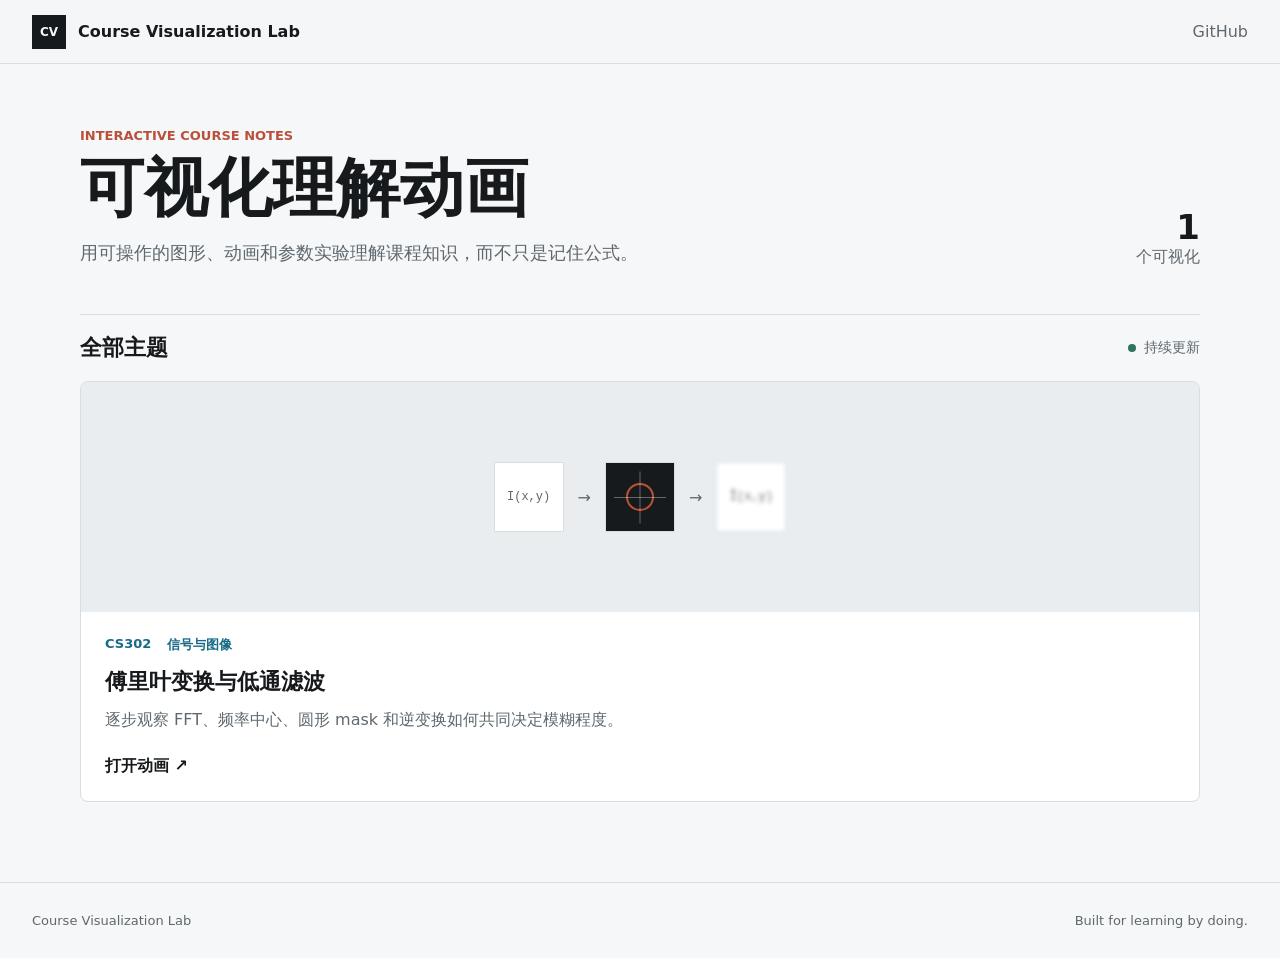
==== index.html @ 368392f6 "Build course visualization lab" ====
<!doctype html>
<html lang="zh-CN">
<head>
  <meta charset="utf-8">
  <meta name="viewport" content="width=device-width, initial-scale=1">
  <meta name="description" content="用交互动画解释课程中的抽象概念。">
  <title>Course Visualization Lab</title>
  <link rel="icon" href="assets/favicon.svg" type="image/svg+xml">
  <link rel="stylesheet" href="assets/site.css">
</head>
<body>
  <header class="site-header">
    <a class="brand" href="./" aria-label="Course Visualization Lab 首页">
      <span class="brand-mark" aria-hidden="true">CV</span>
      <span>Course Visualization Lab</span>
    </a>
    <a class="repo-link" href="https://github.com/yj244-jyt/course-visualization-lab">GitHub</a>
  </header>

  <main>
    <section class="catalog-heading" aria-labelledby="page-title">
      <div>
        <p class="eyebrow">Interactive course notes</p>
        <h1 id="page-title">可视化理解动画</h1>
        <p class="lede">用可操作的图形、动画和参数实验理解课程知识，而不只是记住公式。</p>
      </div>
      <div class="count" aria-live="polite">
        <strong id="visual-count">1</strong>
        <span>个可视化</span>
      </div>
    </section>

    <section aria-labelledby="catalog-title">
      <div class="section-title-row">
        <h2 id="catalog-title">全部主题</h2>
        <span class="status"><span class="status-dot" aria-hidden="true"></span>持续更新</span>
      </div>
      <div id="visualization-grid" class="visualization-grid">
        <a class="visual-card" href="visualizations/fourier-lowpass/">
          <div class="visual-preview fourier-preview" aria-hidden="true">
            <span class="preview-image">I(x,y)</span>
            <span class="preview-arrow">→</span>
            <span class="preview-spectrum"><i></i></span>
            <span class="preview-arrow">→</span>
            <span class="preview-image blurred">Î(x,y)</span>
          </div>
          <div class="visual-body">
            <div class="meta"><span>CS302</span><span>信号与图像</span></div>
            <h3>傅里叶变换与低通滤波</h3>
            <p>逐步观察 FFT、频率中心、圆形 mask 和逆变换如何共同决定模糊程度。</p>
            <span class="open-label">打开动画 <span aria-hidden="true">↗</span></span>
          </div>
        </a>
      </div>
      <p id="catalog-error" class="catalog-error" hidden>目录加载失败，请刷新页面。</p>
    </section>
  </main>

  <footer>
    <span>Course Visualization Lab</span>
    <span>Built for learning by doing.</span>
  </footer>
  <script src="assets/site.js" defer></script>
</body>
</html>
---- assets/site.css ----
:root {
  color-scheme: light dark;
  --bg: light-dark(#f6f7f8, #111416);
  --surface: light-dark(#ffffff, #1a1f22);
  --surface-2: light-dark(#e9edf0, #242b2f);
  --text: light-dark(#171a1c, #f4f6f7);
  --muted: light-dark(#5e686e, #aab4ba);
  --border: light-dark(#d8dde0, #343d42);
  --blue: light-dark(#176b87, #62b6d1);
  --coral: light-dark(#b9513a, #f18a70);
  --green: light-dark(#31745c, #72c3a4);
  font-family: Inter, ui-sans-serif, system-ui, -apple-system, BlinkMacSystemFont, "Segoe UI", sans-serif;
  background: var(--bg);
  color: var(--text);
}

* { box-sizing: border-box; }

body {
  margin: 0;
  min-width: 320px;
  background: var(--bg);
  color: var(--text);
}

a { color: inherit; }

.site-header {
  min-height: 64px;
  padding: 0 32px;
  border-bottom: 1px solid var(--border);
  display: flex;
  align-items: center;
  justify-content: space-between;
  gap: 20px;
  background: color-mix(in srgb, var(--bg) 92%, transparent);
}

.brand {
  display: inline-flex;
  align-items: center;
  gap: 12px;
  font-weight: 650;
  text-decoration: none;
}

.brand-mark {
  width: 34px;
  height: 34px;
  display: grid;
  place-items: center;
  background: var(--text);
  color: var(--bg);
  font-size: 12px;
  font-weight: 750;
}

.repo-link {
  color: var(--muted);
  text-decoration: none;
}

.repo-link:hover { color: var(--text); }

main {
  width: min(1120px, calc(100% - 48px));
  margin: 0 auto;
  padding: 64px 0 80px;
}

.catalog-heading {
  display: flex;
  justify-content: space-between;
  align-items: end;
  gap: 32px;
  padding-bottom: 46px;
}

.eyebrow {
  margin: 0 0 12px;
  color: var(--coral);
  font-size: 13px;
  font-weight: 700;
  text-transform: uppercase;
}

h1, h2, h3, p { margin-top: 0; }
h1 { margin-bottom: 16px; font-size: clamp(34px, 6vw, 64px); line-height: 1.04; letter-spacing: 0; }
h2 { margin-bottom: 0; font-size: 22px; }
h3 { margin-bottom: 10px; font-size: 22px; }

.lede {
  max-width: 680px;
  margin-bottom: 0;
  color: var(--muted);
  font-size: 18px;
  line-height: 1.7;
}

.count {
  display: grid;
  justify-items: end;
  flex: 0 0 auto;
  color: var(--muted);
}

.count strong { color: var(--text); font-size: 34px; font-weight: 650; }

.section-title-row {
  display: flex;
  align-items: center;
  justify-content: space-between;
  gap: 16px;
  padding: 18px 0;
  border-top: 1px solid var(--border);
}

.status { display: inline-flex; align-items: center; gap: 8px; color: var(--muted); font-size: 14px; }
.status-dot { width: 8px; height: 8px; border-radius: 50%; background: var(--green); }

.visualization-grid {
  display: grid;
  grid-template-columns: repeat(auto-fit, minmax(min(100%, 340px), 1fr));
  gap: 20px;
}

.visual-card {
  display: grid;
  grid-template-rows: auto 1fr;
  overflow: hidden;
  border: 1px solid var(--border);
  border-radius: 8px;
  background: var(--surface);
  text-decoration: none;
  transition: transform 160ms ease, border-color 160ms ease;
}

.visual-card:hover { transform: translateY(-2px); border-color: var(--blue); }
.visual-card:focus-visible { outline: 3px solid color-mix(in srgb, var(--blue) 45%, transparent); outline-offset: 3px; }

.visual-preview {
  min-height: 230px;
  padding: 30px;
  display: flex;
  align-items: center;
  justify-content: center;
  gap: 14px;
  background: var(--surface-2);
}

.preview-image,
.preview-spectrum {
  width: 70px;
  aspect-ratio: 1;
  display: grid;
  place-items: center;
  border: 1px solid var(--border);
  background: var(--surface);
  color: var(--muted);
  font-family: ui-monospace, SFMono-Regular, Menlo, monospace;
  font-size: 12px;
}

.preview-image.blurred { filter: blur(2px); }
.preview-arrow { color: var(--muted); }

.preview-spectrum {
  position: relative;
  background: var(--text);
}

.preview-spectrum::before,
.preview-spectrum::after {
  content: "";
  position: absolute;
  inset: 50% 8px auto;
  height: 1px;
  background: color-mix(in srgb, var(--bg) 35%, transparent);
}

.preview-spectrum::after { transform: rotate(90deg); }

.preview-spectrum i {
  width: 28px;
  height: 28px;
  border: 2px solid var(--coral);
  border-radius: 50%;
}

.visual-body { padding: 24px; }
.visual-body p { margin-bottom: 22px; color: var(--muted); line-height: 1.65; }
.meta { display: flex; flex-wrap: wrap; gap: 8px 16px; margin-bottom: 13px; color: var(--blue); font-size: 13px; font-weight: 650; }
.open-label { color: var(--text); font-weight: 650; }
.catalog-error { color: var(--coral); }

footer {
  min-height: 76px;
  padding: 0 32px;
  border-top: 1px solid var(--border);
  display: flex;
  align-items: center;
  justify-content: space-between;
  gap: 20px;
  color: var(--muted);
  font-size: 13px;
}

@media (max-width: 680px) {
  .site-header { padding: 0 18px; }
  .brand > span:last-child { display: none; }
  main { width: min(100% - 32px, 1120px); padding-top: 42px; }
  .catalog-heading { display: grid; align-items: start; padding-bottom: 34px; }
  .count { justify-items: start; grid-auto-flow: column; align-items: baseline; gap: 8px; }
  .visual-preview { min-height: 190px; padding: 22px 12px; gap: 8px; }
  .preview-image, .preview-spectrum { width: 58px; }
  footer { padding: 20px 18px; align-items: flex-start; flex-direction: column; }
}

@media (prefers-reduced-motion: reduce) {
  .visual-card { transition: none; }
}
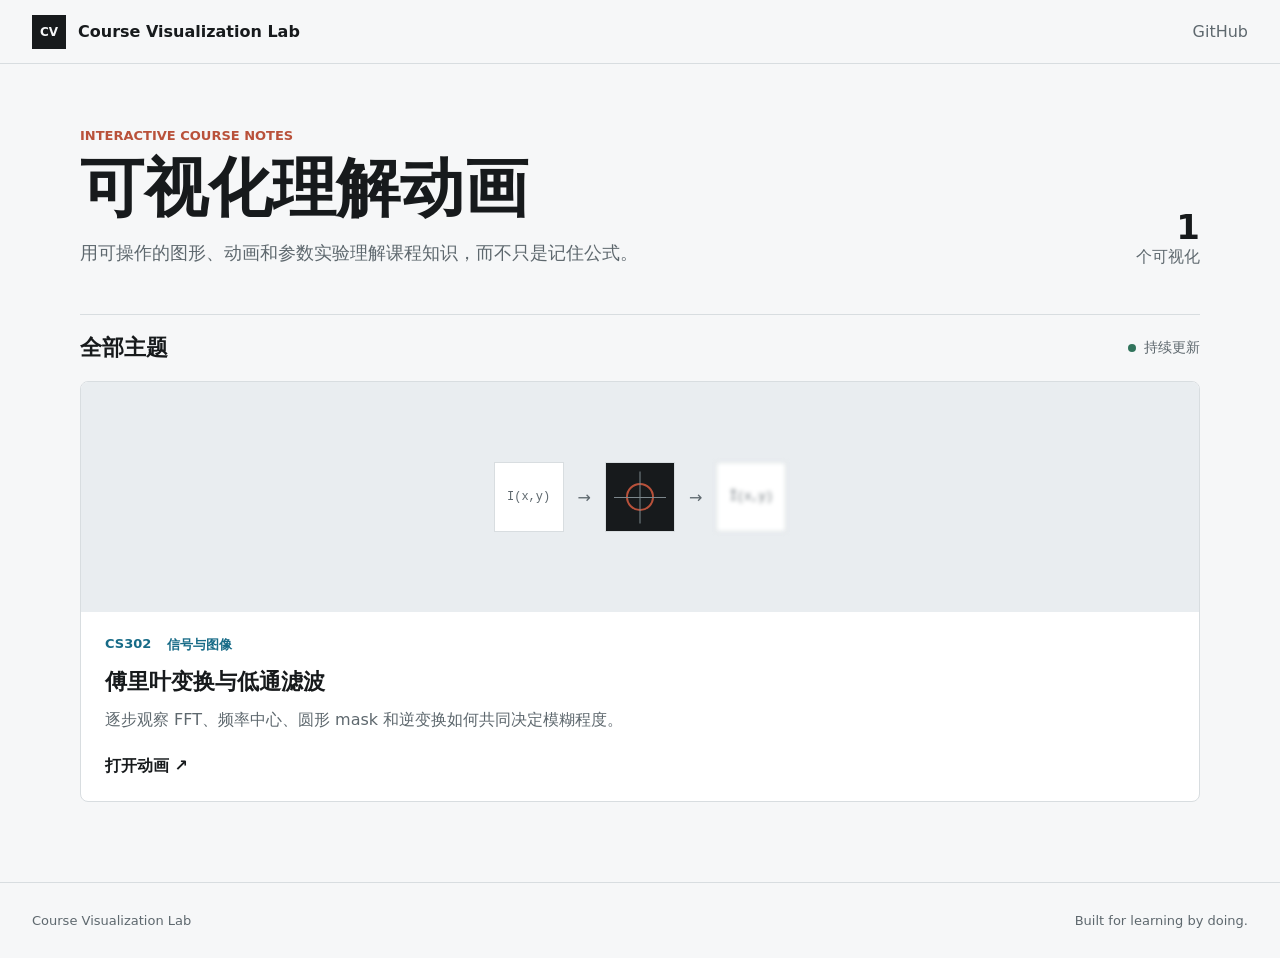
==== commit a1e3fccb: "Bust cached site assets" ====
--- a/index.html
+++ b/index.html
@@ -6,7 +6,7 @@
   <meta name="description" content="用交互动画解释课程中的抽象概念。">
   <title>Course Visualization Lab</title>
   <link rel="icon" href="assets/favicon.svg" type="image/svg+xml">
-  <link rel="stylesheet" href="assets/site.css">
+  <link rel="stylesheet" href="assets/site.css?v=2">
 </head>
 <body>
   <header class="site-header">
@@ -60,6 +60,6 @@
     <span>Course Visualization Lab</span>
     <span>Built for learning by doing.</span>
   </footer>
-  <script src="assets/site.js" defer></script>
+  <script src="assets/site.js?v=2" defer></script>
 </body>
 </html>
--- a/assets/site.css
+++ b/assets/site.css
@@ -1,14 +1,14 @@
 :root {
-  color-scheme: light dark;
-  --bg: light-dark(#f6f7f8, #111416);
-  --surface: light-dark(#ffffff, #1a1f22);
-  --surface-2: light-dark(#e9edf0, #242b2f);
-  --text: light-dark(#171a1c, #f4f6f7);
-  --muted: light-dark(#5e686e, #aab4ba);
-  --border: light-dark(#d8dde0, #343d42);
-  --blue: light-dark(#176b87, #62b6d1);
-  --coral: light-dark(#b9513a, #f18a70);
-  --green: light-dark(#31745c, #72c3a4);
+  color-scheme: light;
+  --bg: #f6f7f8;
+  --surface: #ffffff;
+  --surface-2: #e9edf0;
+  --text: #171a1c;
+  --muted: #5e686e;
+  --border: #d8dde0;
+  --blue: #176b87;
+  --coral: #b9513a;
+  --green: #31745c;
   font-family: Inter, ui-sans-serif, system-ui, -apple-system, BlinkMacSystemFont, "Segoe UI", sans-serif;
   background: var(--bg);
   color: var(--text);
@@ -33,7 +33,7 @@
   align-items: center;
   justify-content: space-between;
   gap: 20px;
-  background: color-mix(in srgb, var(--bg) 92%, transparent);
+  background: var(--bg);
 }
 
 .brand {
@@ -136,7 +136,7 @@
 }
 
 .visual-card:hover { transform: translateY(-2px); border-color: var(--blue); }
-.visual-card:focus-visible { outline: 3px solid color-mix(in srgb, var(--blue) 45%, transparent); outline-offset: 3px; }
+.visual-card:focus-visible { outline: 3px solid var(--blue); outline-offset: 3px; }
 
 .visual-preview {
   min-height: 230px;
@@ -175,7 +175,7 @@
   position: absolute;
   inset: 50% 8px auto;
   height: 1px;
-  background: color-mix(in srgb, var(--bg) 35%, transparent);
+  background: #7d878c;
 }
 
 .preview-spectrum::after { transform: rotate(90deg); }
@@ -219,3 +219,23 @@
 @media (prefers-reduced-motion: reduce) {
   .visual-card { transition: none; }
 }
+
+@media (prefers-color-scheme: dark) {
+  :root {
+    color-scheme: dark;
+    --bg: #111416;
+    --surface: #1a1f22;
+    --surface-2: #242b2f;
+    --text: #f4f6f7;
+    --muted: #aab4ba;
+    --border: #343d42;
+    --blue: #62b6d1;
+    --coral: #f18a70;
+    --green: #72c3a4;
+  }
+
+  .preview-spectrum::before,
+  .preview-spectrum::after {
+    background: #79858b;
+  }
+}
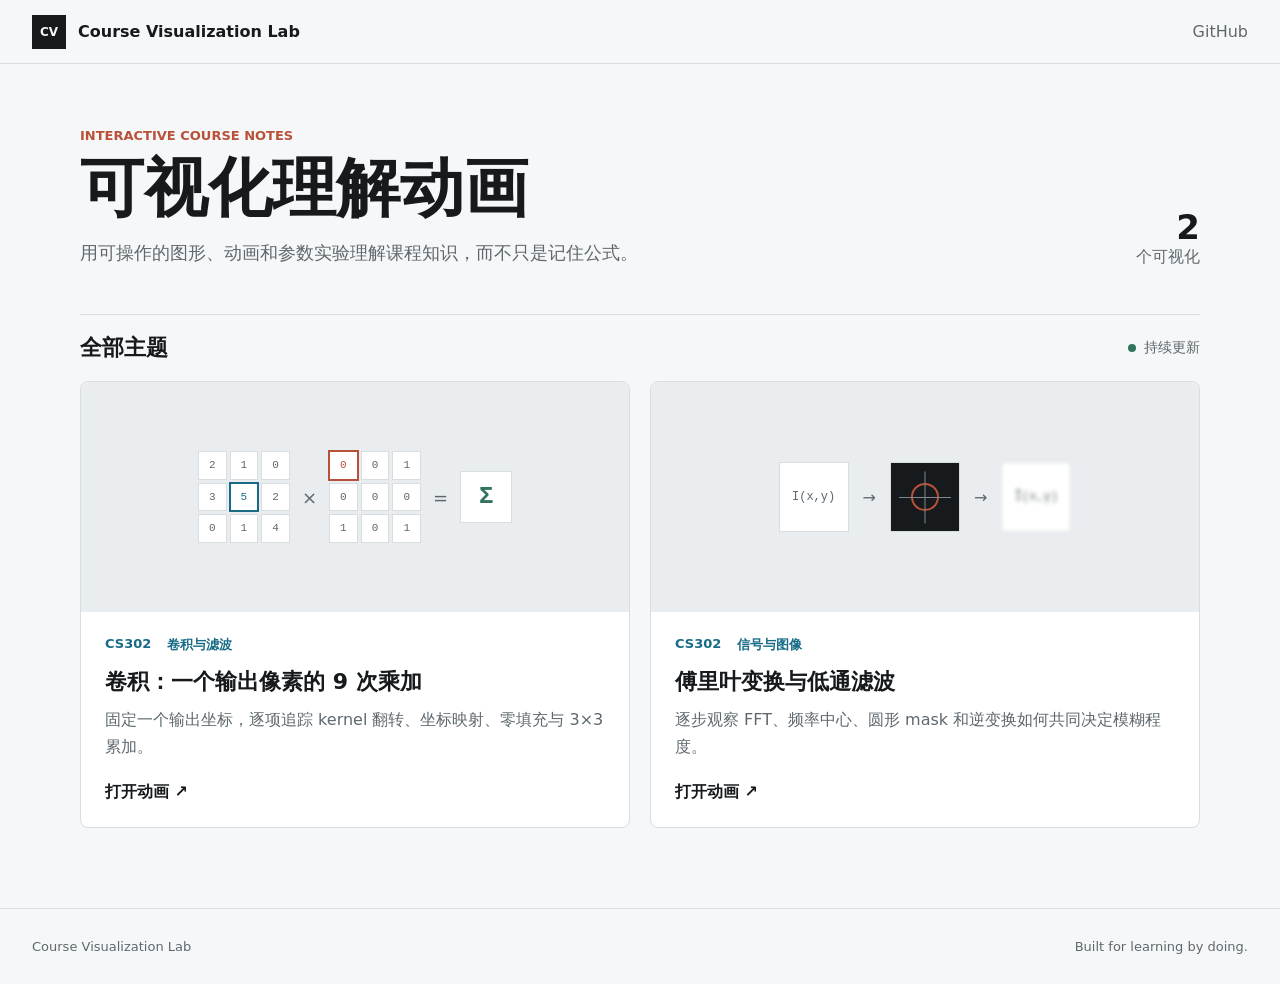
==== commit 7f869e2a: "Add interactive convolution pixel explainer" ====
--- a/index.html
+++ b/index.html
@@ -6,7 +6,7 @@
   <meta name="description" content="用交互动画解释课程中的抽象概念。">
   <title>Course Visualization Lab</title>
   <link rel="icon" href="assets/favicon.svg" type="image/svg+xml">
-  <link rel="stylesheet" href="assets/site.css?v=2">
+  <link rel="stylesheet" href="assets/site.css?v=3">
 </head>
 <body>
   <header class="site-header">
@@ -25,7 +25,7 @@
         <p class="lede">用可操作的图形、动画和参数实验理解课程知识，而不只是记住公式。</p>
       </div>
       <div class="count" aria-live="polite">
-        <strong id="visual-count">1</strong>
+        <strong id="visual-count">2</strong>
         <span>个可视化</span>
       </div>
     </section>
@@ -36,7 +36,22 @@
         <span class="status"><span class="status-dot" aria-hidden="true"></span>持续更新</span>
       </div>
       <div id="visualization-grid" class="visualization-grid">
-        <a class="visual-card" href="visualizations/fourier-lowpass/">
+        <a class="visual-card" href="visualizations/convolution-pixel-accumulation/?v=4">
+          <div class="visual-preview convolution-preview" aria-hidden="true">
+            <span class="preview-grid input-grid"><i>2</i><i>1</i><i>0</i><i>3</i><i>5</i><i>2</i><i>0</i><i>1</i><i>4</i></span>
+            <span class="preview-operator">×</span>
+            <span class="preview-grid kernel-grid"><i>0</i><i>0</i><i>1</i><i>0</i><i>0</i><i>0</i><i>1</i><i>0</i><i>1</i></span>
+            <span class="preview-operator">=</span>
+            <span class="preview-sum">Σ</span>
+          </div>
+          <div class="visual-body">
+            <div class="meta"><span>CS302</span><span>卷积与滤波</span></div>
+            <h3>卷积：一个输出像素的 9 次乘加</h3>
+            <p>固定一个输出坐标，逐项追踪 kernel 翻转、坐标映射、零填充与 3×3 累加。</p>
+            <span class="open-label">打开动画 <span aria-hidden="true">↗</span></span>
+          </div>
+        </a>
+        <a class="visual-card" href="visualizations/fourier-lowpass/?v=3">
           <div class="visual-preview fourier-preview" aria-hidden="true">
             <span class="preview-image">I(x,y)</span>
             <span class="preview-arrow">→</span>
@@ -60,6 +75,6 @@
     <span>Course Visualization Lab</span>
     <span>Built for learning by doing.</span>
   </footer>
-  <script src="assets/site.js?v=2" defer></script>
+  <script src="assets/site.js?v=3" defer></script>
 </body>
 </html>
--- a/assets/site.css
+++ b/assets/site.css
@@ -187,6 +187,49 @@
   border-radius: 50%;
 }
 
+.convolution-preview { gap: 12px; }
+
+.preview-grid {
+  width: 92px;
+  display: grid;
+  grid-template-columns: repeat(3, 1fr);
+  gap: 3px;
+}
+
+.preview-grid i {
+  aspect-ratio: 1;
+  display: grid;
+  place-items: center;
+  border: 1px solid var(--border);
+  background: var(--surface);
+  color: var(--muted);
+  font: normal 11px/1 ui-monospace, SFMono-Regular, Menlo, monospace;
+}
+
+.preview-grid.input-grid i:nth-child(5) {
+  border-color: var(--blue);
+  color: var(--blue);
+  box-shadow: 0 0 0 1px var(--blue);
+}
+
+.preview-grid.kernel-grid i:first-child {
+  border-color: var(--coral);
+  color: var(--coral);
+  box-shadow: 0 0 0 1px var(--coral);
+}
+
+.preview-operator { color: var(--muted); font-size: 18px; }
+.preview-sum {
+  width: 52px;
+  aspect-ratio: 1;
+  display: grid;
+  place-items: center;
+  border: 1px solid var(--border);
+  background: var(--surface);
+  color: var(--green);
+  font: 650 24px/1 ui-monospace, SFMono-Regular, Menlo, monospace;
+}
+
 .visual-body { padding: 24px; }
 .visual-body p { margin-bottom: 22px; color: var(--muted); line-height: 1.65; }
 .meta { display: flex; flex-wrap: wrap; gap: 8px 16px; margin-bottom: 13px; color: var(--blue); font-size: 13px; font-weight: 650; }
@@ -213,6 +256,9 @@
   .count { justify-items: start; grid-auto-flow: column; align-items: baseline; gap: 8px; }
   .visual-preview { min-height: 190px; padding: 22px 12px; gap: 8px; }
   .preview-image, .preview-spectrum { width: 58px; }
+  .convolution-preview { gap: 7px; }
+  .preview-grid { width: 76px; gap: 2px; }
+  .preview-sum { width: 42px; }
   footer { padding: 20px 18px; align-items: flex-start; flex-direction: column; }
 }
 
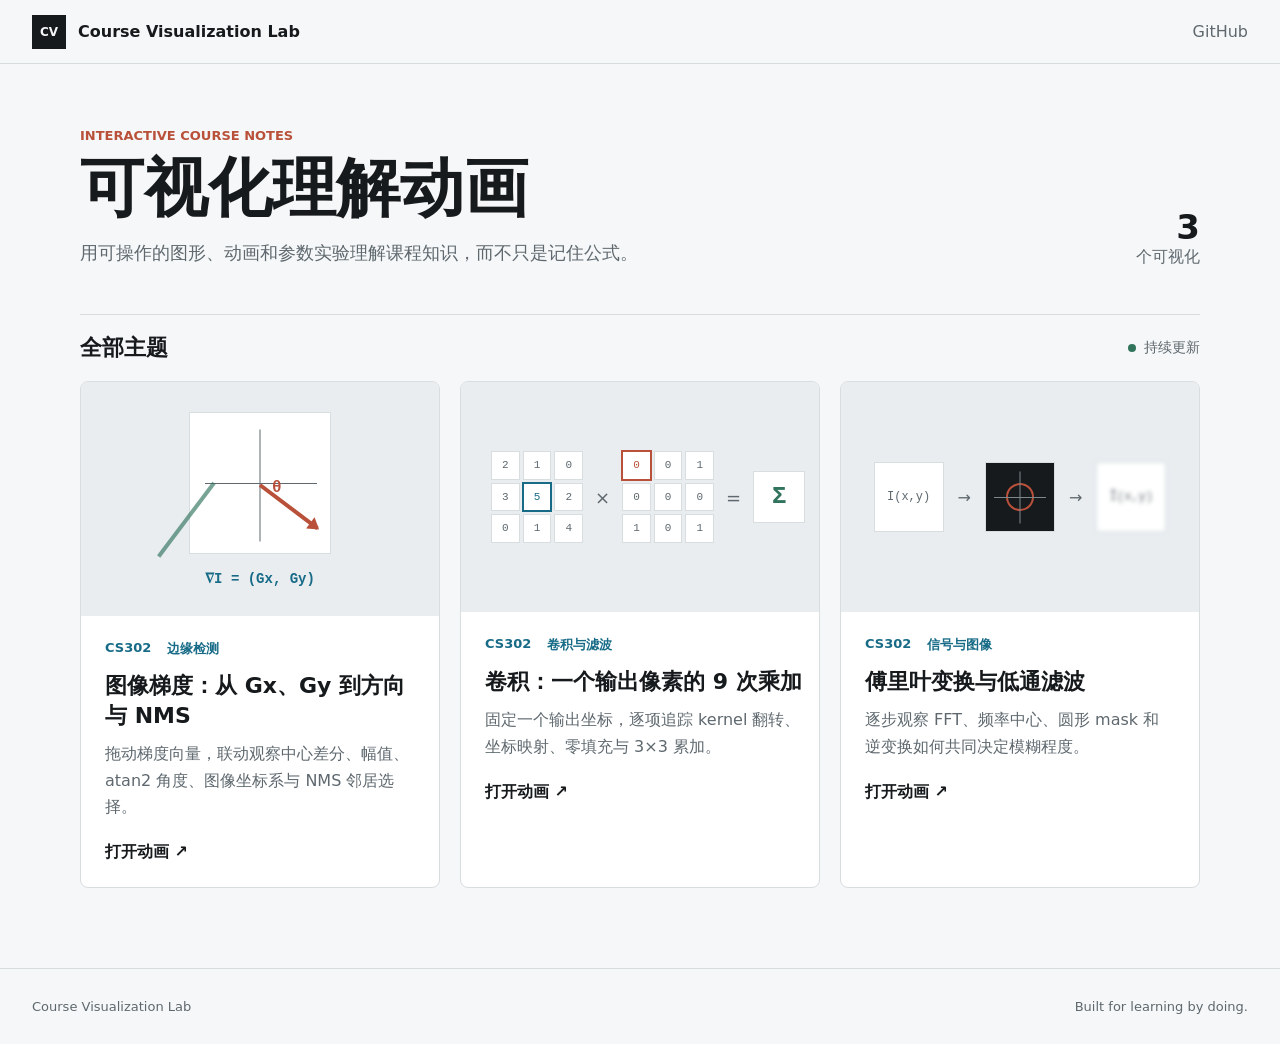
==== commit a7f149c4: "Add interactive image gradient explainer" ====
--- a/index.html
+++ b/index.html
@@ -6,7 +6,7 @@
   <meta name="description" content="用交互动画解释课程中的抽象概念。">
   <title>Course Visualization Lab</title>
   <link rel="icon" href="assets/favicon.svg" type="image/svg+xml">
-  <link rel="stylesheet" href="assets/site.css?v=3">
+  <link rel="stylesheet" href="assets/site.css?v=4">
 </head>
 <body>
   <header class="site-header">
@@ -25,7 +25,7 @@
         <p class="lede">用可操作的图形、动画和参数实验理解课程知识，而不只是记住公式。</p>
       </div>
       <div class="count" aria-live="polite">
-        <strong id="visual-count">2</strong>
+        <strong id="visual-count">3</strong>
         <span>个可视化</span>
       </div>
     </section>
@@ -36,6 +36,18 @@
         <span class="status"><span class="status-dot" aria-hidden="true"></span>持续更新</span>
       </div>
       <div id="visualization-grid" class="visualization-grid">
+        <a class="visual-card" href="visualizations/image-gradient-direction/?v=5">
+          <div class="visual-preview gradient-preview" aria-hidden="true">
+            <span class="gradient-plane"><i class="gradient-axis-x"></i><i class="gradient-axis-y"></i><i class="gradient-edge"></i><i class="gradient-vector"></i><b>θ</b></span>
+            <span class="gradient-formula">∇I = (Gx, Gy)</span>
+          </div>
+          <div class="visual-body">
+            <div class="meta"><span>CS302</span><span>边缘检测</span></div>
+            <h3>图像梯度：从 Gx、Gy 到方向与 NMS</h3>
+            <p>拖动梯度向量，联动观察中心差分、幅值、atan2 角度、图像坐标系与 NMS 邻居选择。</p>
+            <span class="open-label">打开动画 <span aria-hidden="true">↗</span></span>
+          </div>
+        </a>
         <a class="visual-card" href="visualizations/convolution-pixel-accumulation/?v=4">
           <div class="visual-preview convolution-preview" aria-hidden="true">
             <span class="preview-grid input-grid"><i>2</i><i>1</i><i>0</i><i>3</i><i>5</i><i>2</i><i>0</i><i>1</i><i>4</i></span>
@@ -75,6 +87,6 @@
     <span>Course Visualization Lab</span>
     <span>Built for learning by doing.</span>
   </footer>
-  <script src="assets/site.js?v=3" defer></script>
+  <script src="assets/site.js?v=4" defer></script>
 </body>
 </html>
--- a/assets/site.css
+++ b/assets/site.css
@@ -230,6 +230,42 @@
   font: 650 24px/1 ui-monospace, SFMono-Regular, Menlo, monospace;
 }
 
+.gradient-preview { flex-direction: column; gap: 18px; }
+.gradient-plane {
+  position: relative;
+  width: 142px;
+  height: 142px;
+  border: 1px solid var(--border);
+  background: var(--surface);
+}
+.gradient-axis-x,
+.gradient-axis-y,
+.gradient-edge,
+.gradient-vector {
+  position: absolute;
+  display: block;
+  left: 50%;
+  top: 50%;
+  transform-origin: left center;
+}
+.gradient-axis-x { width: 112px; height: 1px; left: 11%; background: var(--muted); }
+.gradient-axis-y { width: 112px; height: 1px; left: 50%; top: 11%; transform: rotate(90deg); background: var(--muted); }
+.gradient-edge { width: 92px; height: 4px; transform: translate(-46px, -2px) rotate(127deg); background: var(--green); opacity: .65; }
+.gradient-vector { width: 72px; height: 4px; transform: rotate(37deg); background: var(--coral); }
+.gradient-vector::after {
+  content: "";
+  position: absolute;
+  right: -2px;
+  top: -5px;
+  width: 0;
+  height: 0;
+  border-top: 7px solid transparent;
+  border-bottom: 7px solid transparent;
+  border-left: 11px solid var(--coral);
+}
+.gradient-plane b { position: absolute; left: 82px; top: 67px; color: var(--coral); font: 650 16px/1 ui-monospace, monospace; }
+.gradient-formula { color: var(--blue); font: 650 14px/1 ui-monospace, SFMono-Regular, Menlo, monospace; }
+
 .visual-body { padding: 24px; }
 .visual-body p { margin-bottom: 22px; color: var(--muted); line-height: 1.65; }
 .meta { display: flex; flex-wrap: wrap; gap: 8px 16px; margin-bottom: 13px; color: var(--blue); font-size: 13px; font-weight: 650; }
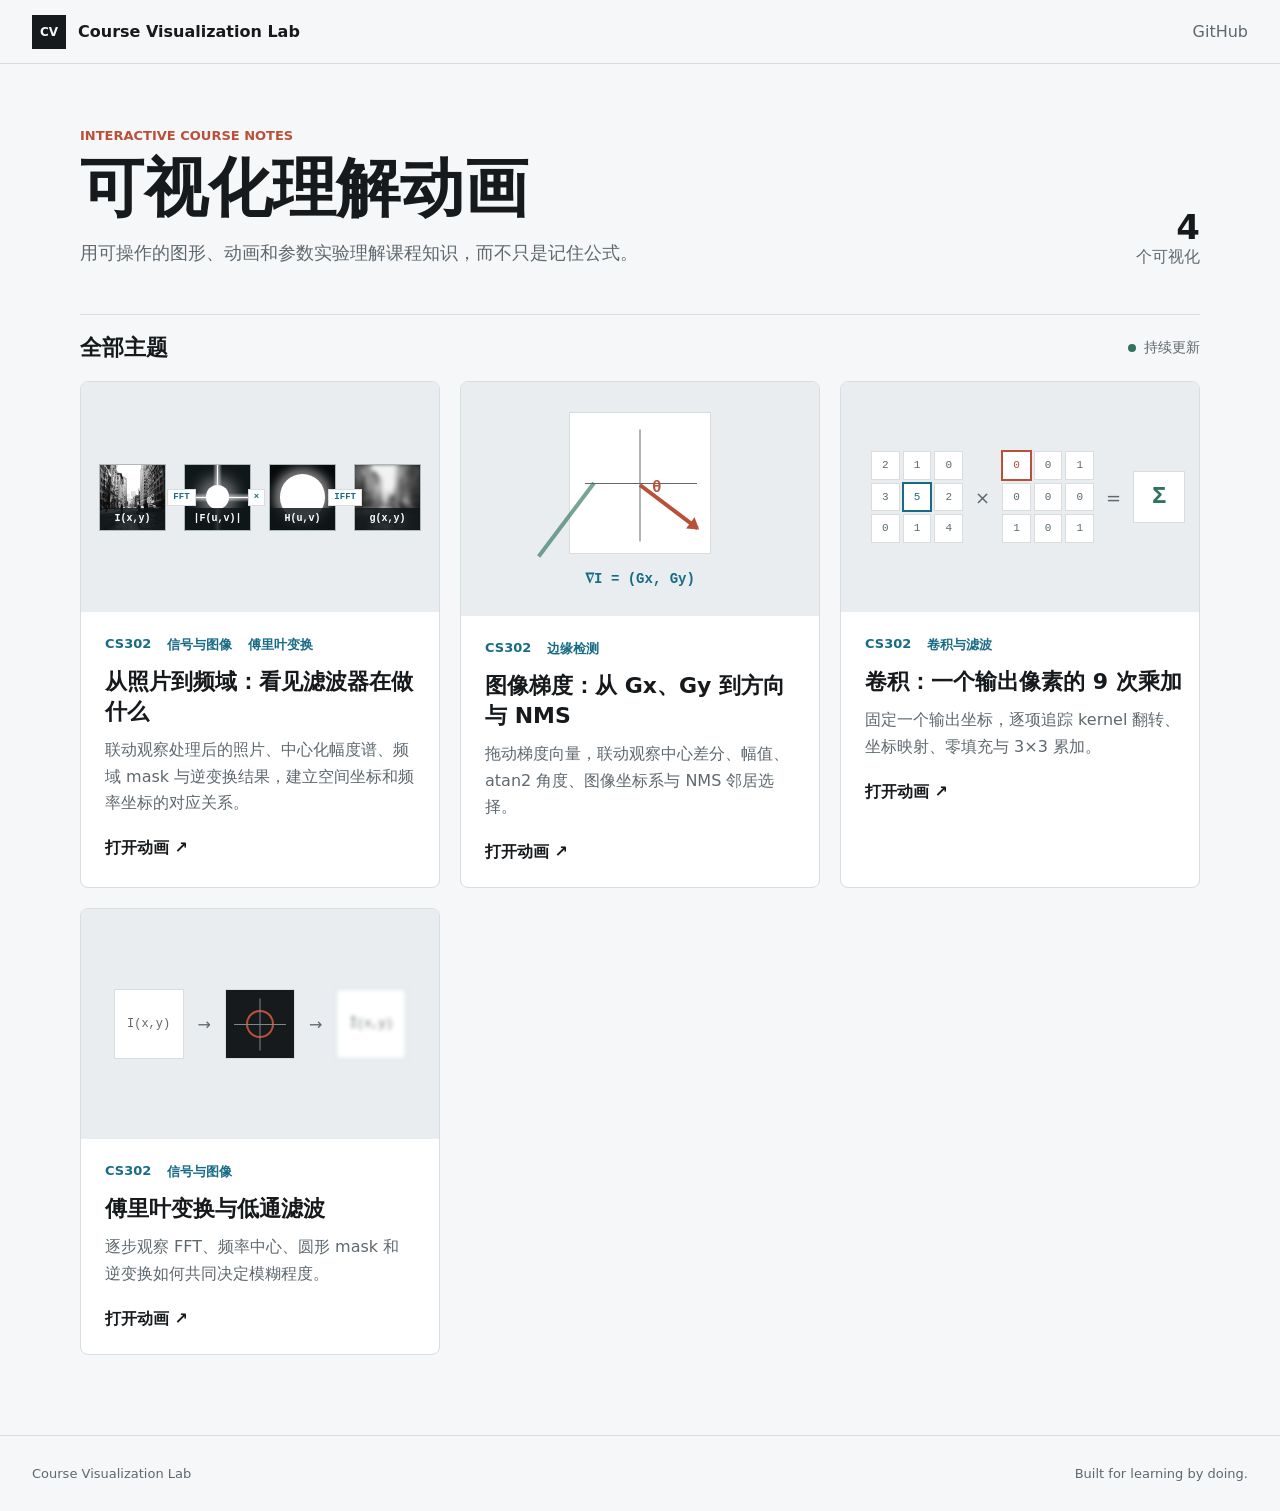
==== commit 24f06e4d: "Update frequency explainer catalog cover" ====
--- a/index.html
+++ b/index.html
@@ -6,7 +6,7 @@
   <meta name="description" content="用交互动画解释课程中的抽象概念。">
   <title>Course Visualization Lab</title>
   <link rel="icon" href="assets/favicon.svg" type="image/svg+xml">
-  <link rel="stylesheet" href="assets/site.css?v=4">
+  <link rel="stylesheet" href="assets/site.css?v=5">
 </head>
 <body>
   <header class="site-header">
@@ -87,6 +87,6 @@
     <span>Course Visualization Lab</span>
     <span>Built for learning by doing.</span>
   </footer>
-  <script src="assets/site.js?v=4" defer></script>
+  <script src="assets/site.js?v=5" defer></script>
 </body>
 </html>
--- a/assets/site.css
+++ b/assets/site.css
@@ -187,6 +187,97 @@
   border-radius: 50%;
 }
 
+.frequency-map-preview {
+  padding: 24px 18px;
+}
+
+.frequency-map-flow {
+  position: relative;
+  width: 100%;
+  display: grid;
+  grid-template-columns: repeat(4, minmax(0, 1fr));
+  align-items: center;
+  gap: 18px;
+}
+
+.frequency-tile {
+  position: relative;
+  min-width: 0;
+  aspect-ratio: 1;
+  overflow: hidden;
+  border: 1px solid #aeb8bd;
+  background: #101719;
+}
+
+.frequency-tile img {
+  width: 100%;
+  height: 100%;
+  display: block;
+  object-fit: cover;
+  filter: grayscale(1) contrast(1.08);
+}
+
+.frequency-tile b {
+  position: absolute;
+  inset: auto 0 0;
+  padding: 5px 3px;
+  background: rgba(15, 22, 25, 0.84);
+  color: #fff;
+  font: 650 10px/1.2 ui-monospace, SFMono-Regular, Menlo, monospace;
+  text-align: center;
+}
+
+.frequency-spectrum {
+  background:
+    linear-gradient(90deg, transparent 43%, rgba(255,255,255,.55) 49%, #fff 50%, rgba(255,255,255,.55) 51%, transparent 57%),
+    linear-gradient(0deg, transparent 43%, rgba(255,255,255,.55) 49%, #fff 50%, rgba(255,255,255,.55) 51%, transparent 57%),
+    #101719;
+}
+
+.frequency-spectrum i {
+  position: absolute;
+  width: 36%;
+  aspect-ratio: 1;
+  inset: 32% 32%;
+  border-radius: 50%;
+  background: #fff;
+  box-shadow: 0 0 14px 8px rgba(255,255,255,.38);
+}
+
+.frequency-mask {
+  background: #070a0b;
+}
+
+.frequency-mask i {
+  position: absolute;
+  width: 70%;
+  aspect-ratio: 1;
+  inset: 15%;
+  border-radius: 50%;
+  background: #fff;
+  box-shadow: 0 0 10px 6px rgba(255,255,255,.48);
+}
+
+.frequency-output img {
+  filter: grayscale(1) blur(2px) contrast(.9);
+  transform: scale(1.04);
+}
+
+.frequency-op {
+  position: absolute;
+  z-index: 2;
+  margin-left: calc(-9px - .35em);
+  padding: 3px 5px;
+  border: 1px solid var(--border);
+  background: var(--surface);
+  color: var(--blue);
+  font: 700 9px/1 ui-monospace, SFMono-Regular, Menlo, monospace;
+}
+
+.frequency-op:nth-child(2) { left: 25%; }
+.frequency-op:nth-child(4) { left: 50%; }
+.frequency-op:nth-child(6) { left: 75%; }
+
 .convolution-preview { gap: 12px; }
 
 .preview-grid {
@@ -291,6 +382,10 @@
   .catalog-heading { display: grid; align-items: start; padding-bottom: 34px; }
   .count { justify-items: start; grid-auto-flow: column; align-items: baseline; gap: 8px; }
   .visual-preview { min-height: 190px; padding: 22px 12px; gap: 8px; }
+  .frequency-map-preview { padding: 20px 10px; }
+  .frequency-map-flow { gap: 7px; }
+  .frequency-tile b { font-size: 8px; }
+  .frequency-op { display: none; }
   .preview-image, .preview-spectrum { width: 58px; }
   .convolution-preview { gap: 7px; }
   .preview-grid { width: 76px; gap: 2px; }
